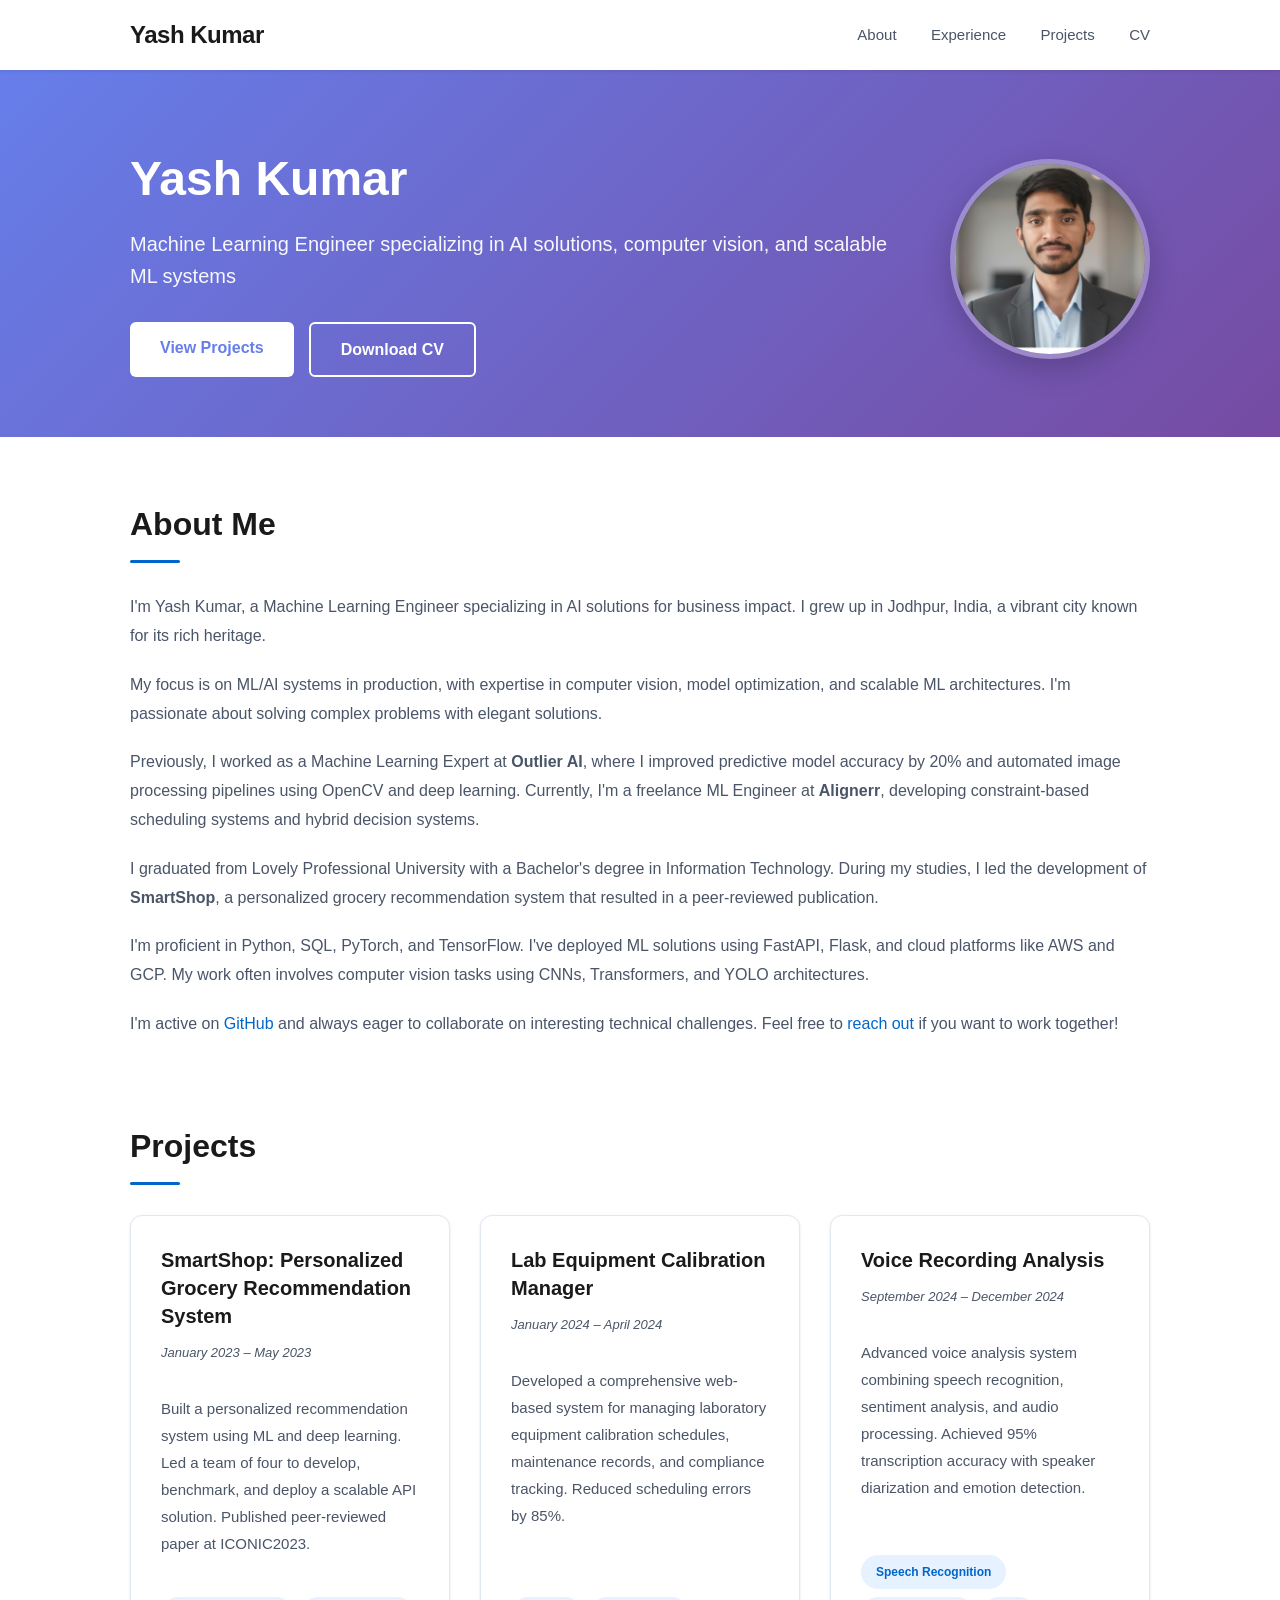
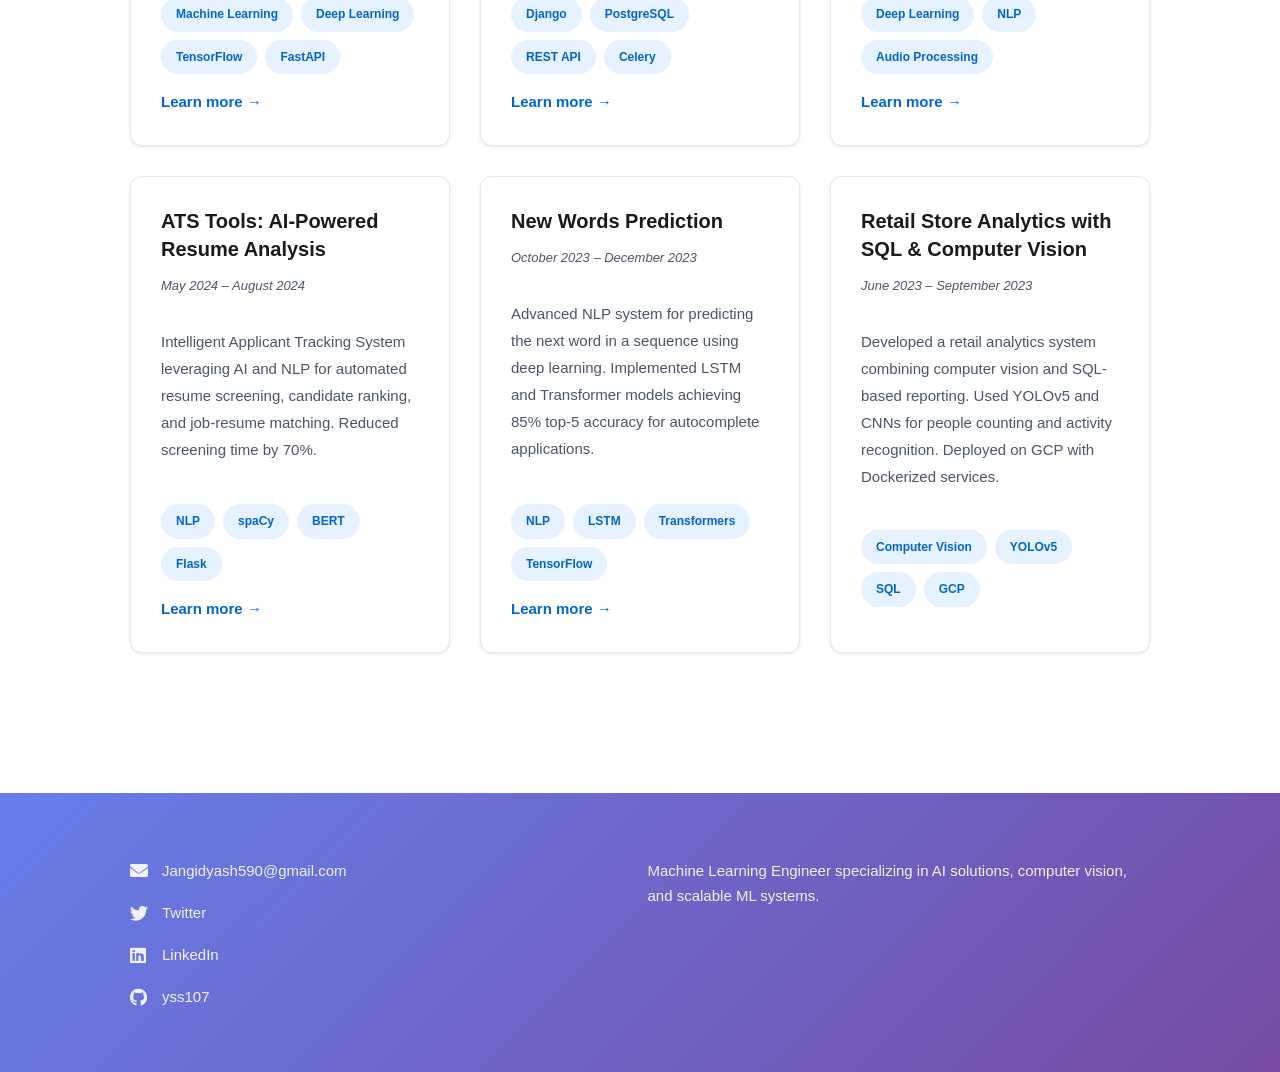
==== index.html @ ea136558 "Restructure portfolio: separate home and experience pages Co-authored-by: yss107 <111907417+yss107@u" ====
<!DOCTYPE html>
<html lang="en">

<head>
  <meta charset="utf-8">
  <meta http-equiv="X-UA-Compatible" content="IE=edge">
  <meta name="viewport" content="width=device-width, initial-scale=1">

  <title>Yash Kumar</title>
  <meta name="description" content="Machine Learning Engineer specializing in AI solutions, computer vision, and scalable ML systems.">
  
  <link rel="stylesheet" href="style.css">
  <link rel="canonical" href="https://yss107.github.io/">
  
  <!-- Font Awesome -->
  <link rel="stylesheet" href="https://cdnjs.cloudflare.com/ajax/libs/font-awesome/6.0.0-beta3/css/all.min.css">
  
  <script>
    // Smooth scrolling for navigation links
    document.addEventListener('DOMContentLoaded', function() {
      const links = document.querySelectorAll('a[href^="#"]');
      
      links.forEach(link => {
        link.addEventListener('click', function(e) {
          const href = this.getAttribute('href');
          if (href !== '#') {
            e.preventDefault();
            const target = document.querySelector(href);
            if (target) {
              target.scrollIntoView({ behavior: 'smooth', block: 'start' });
            }
          }
        });
      });

      // Fade-in animation for project cards
      const observerOptions = {
        threshold: 0.1,
        rootMargin: '0px 0px -50px 0px'
      };

      const observer = new IntersectionObserver(function(entries) {
        entries.forEach(entry => {
          if (entry.isIntersecting) {
            entry.target.classList.add('fade-in');
            observer.unobserve(entry.target);
          }
        });
      }, observerOptions);

      const projectCards = document.querySelectorAll('.project-card');
      projectCards.forEach(card => {
        card.classList.add('fade-in-element');
        observer.observe(card);
      });

      // Add active state to navigation on scroll
      window.addEventListener('scroll', function() {
        const sections = document.querySelectorAll('h2[id]');
        const navLinks = document.querySelectorAll('.site-nav .page-link');
        
        let current = '';
        sections.forEach(section => {
          const sectionTop = section.offsetTop;
          const sectionHeight = section.clientHeight;
          if (window.pageYOffset >= sectionTop - 100) {
            current = section.getAttribute('id');
          }
        });

        navLinks.forEach(link => {
          link.classList.remove('active');
          if (link.getAttribute('href') === '#' + current) {
            link.classList.add('active');
          }
        });
      });
    });
  </script>
</head>

<body>

  <header class="site-header" role="banner">
    <div class="wrapper">
      <a class="site-title" href="/">Yash Kumar</a>
      
      <nav class="site-nav">
        <div class="trigger">
          <a class="page-link" href="#about">About</a>
          <a class="page-link" href="experience.html">Experience</a>
          <a class="page-link" href="#projects">Projects</a>
          <a class="page-link" href="assets/CV (2).pdf">CV</a>
        </div>
      </nav>
    </div>
  </header>

  <main class="page-content" aria-label="Content">
    <!-- Hero Section -->
    <section class="hero-section">
      <div class="wrapper">
        <div class="hero-content">
          <div class="hero-text">
            <h1>Yash Kumar</h1>
            <p class="subtitle">Machine Learning Engineer specializing in AI solutions, computer vision, and scalable ML systems</p>
            <div class="hero-buttons">
              <a href="#projects" class="btn btn-primary">View Projects</a>
              <a href="assets/CV (2).pdf" class="btn btn-secondary">Download CV</a>
            </div>
          </div>
          <div class="hero-image">
            <img alt="Yash Kumar" src="assets/Untitled design.png" />
          </div>
        </div>
      </div>
    </section>

    <!-- About Section -->
    <div class="wrapper">
      <article class="post">
        <div class="post-content">
          <section id="about" class="section">
            <h2 class="section-title">About Me</h2>
            <p>I'm Yash Kumar, a Machine Learning Engineer specializing in AI solutions for business impact. I grew up in Jodhpur, India, a vibrant city known for its rich heritage.</p>

            <p>My focus is on ML/AI systems in production, with expertise in computer vision, model optimization, and scalable ML architectures. I'm passionate about solving complex problems with elegant solutions.</p>

            <p>Previously, I worked as a Machine Learning Expert at <strong>Outlier AI</strong>, where I improved predictive model accuracy by 20% and automated image processing pipelines using OpenCV and deep learning. Currently, I'm a freelance ML Engineer at <strong>Alignerr</strong>, developing constraint-based scheduling systems and hybrid decision systems.</p>

            <p>I graduated from Lovely Professional University with a Bachelor's degree in Information Technology. During my studies, I led the development of <strong>SmartShop</strong>, a personalized grocery recommendation system that resulted in a peer-reviewed publication.</p>

            <p>I'm proficient in Python, SQL, PyTorch, and TensorFlow. I've deployed ML solutions using FastAPI, Flask, and cloud platforms like AWS and GCP. My work often involves computer vision tasks using CNNs, Transformers, and YOLO architectures.</p>

            <p>I'm active on <a href="https://github.com/yss107">GitHub</a> and always eager to collaborate on interesting technical challenges. Feel free to <a href="mailto:Jangidyash590@gmail.com">reach out</a> if you want to work together!</p>
          </section>

          <section id="projects" class="section">
            <h2 class="section-title">Projects</h2>

          <div class="projects-grid">
            <div class="project-card">
              <div class="project-card-header">
                <h3><a href="projects/smartshop.html">SmartShop: Personalized Grocery Recommendation System</a></h3>
                <span class="project-date">January 2023 – May 2023</span>
              </div>
              <p class="project-description">
                Built a personalized recommendation system using ML and deep learning. Led a team of four to develop, benchmark, and deploy a scalable API solution. Published peer-reviewed paper at ICONIC2023.
              </p>
              <div class="project-tags">
                <span class="tag">Machine Learning</span>
                <span class="tag">Deep Learning</span>
                <span class="tag">TensorFlow</span>
                <span class="tag">FastAPI</span>
              </div>
              <a href="projects/smartshop.html" class="project-link">Learn more →</a>
            </div>

            <div class="project-card">
              <div class="project-card-header">
                <h3><a href="projects/lab-equipment-calibration-manager.html">Lab Equipment Calibration Manager</a></h3>
                <span class="project-date">January 2024 – April 2024</span>
              </div>
              <p class="project-description">
                Developed a comprehensive web-based system for managing laboratory equipment calibration schedules, maintenance records, and compliance tracking. Reduced scheduling errors by 85%.
              </p>
              <div class="project-tags">
                <span class="tag">Django</span>
                <span class="tag">PostgreSQL</span>
                <span class="tag">REST API</span>
                <span class="tag">Celery</span>
              </div>
              <a href="projects/lab-equipment-calibration-manager.html" class="project-link">Learn more →</a>
            </div>

            <div class="project-card">
              <div class="project-card-header">
                <h3><a href="projects/voice-recording-analysis.html">Voice Recording Analysis</a></h3>
                <span class="project-date">September 2024 – December 2024</span>
              </div>
              <p class="project-description">
                Advanced voice analysis system combining speech recognition, sentiment analysis, and audio processing. Achieved 95% transcription accuracy with speaker diarization and emotion detection.
              </p>
              <div class="project-tags">
                <span class="tag">Speech Recognition</span>
                <span class="tag">Deep Learning</span>
                <span class="tag">NLP</span>
                <span class="tag">Audio Processing</span>
              </div>
              <a href="projects/voice-recording-analysis.html" class="project-link">Learn more →</a>
            </div>

            <div class="project-card">
              <div class="project-card-header">
                <h3><a href="projects/ats-tools.html">ATS Tools: AI-Powered Resume Analysis</a></h3>
                <span class="project-date">May 2024 – August 2024</span>
              </div>
              <p class="project-description">
                Intelligent Applicant Tracking System leveraging AI and NLP for automated resume screening, candidate ranking, and job-resume matching. Reduced screening time by 70%.
              </p>
              <div class="project-tags">
                <span class="tag">NLP</span>
                <span class="tag">spaCy</span>
                <span class="tag">BERT</span>
                <span class="tag">Flask</span>
              </div>
              <a href="projects/ats-tools.html" class="project-link">Learn more →</a>
            </div>

            <div class="project-card">
              <div class="project-card-header">
                <h3><a href="projects/new-words-prediction.html">New Words Prediction</a></h3>
                <span class="project-date">October 2023 – December 2023</span>
              </div>
              <p class="project-description">
                Advanced NLP system for predicting the next word in a sequence using deep learning. Implemented LSTM and Transformer models achieving 85% top-5 accuracy for autocomplete applications.
              </p>
              <div class="project-tags">
                <span class="tag">NLP</span>
                <span class="tag">LSTM</span>
                <span class="tag">Transformers</span>
                <span class="tag">TensorFlow</span>
              </div>
              <a href="projects/new-words-prediction.html" class="project-link">Learn more →</a>
            </div>

            <div class="project-card">
              <div class="project-card-header">
                <h3>Retail Store Analytics with SQL & Computer Vision</h3>
                <span class="project-date">June 2023 – September 2023</span>
              </div>
              <p class="project-description">
                Developed a retail analytics system combining computer vision and SQL-based reporting. Used YOLOv5 and CNNs for people counting and activity recognition. Deployed on GCP with Dockerized services.
              </p>
              <div class="project-tags">
                <span class="tag">Computer Vision</span>
                <span class="tag">YOLOv5</span>
                <span class="tag">SQL</span>
                <span class="tag">GCP</span>
              </div>
            </div>
          </div>
          </section>

        </div>
      </article>
    </div>
  </main>

  <footer class="site-footer">
    <div class="wrapper">
      <div class="footer-col-wrapper">
        <div class="footer-col footer-col-1">
          <ul class="contact-list">
            <li>
              <a href="mailto:Jangidyash590@gmail.com">
                <span class="icon"><i class="fas fa-envelope"></i></span>
                <span class="username">Jangidyash590@gmail.com</span>
              </a>
            </li>
            <li>
              <a href="https://twitter.com/yashkumar" target="_blank">
                <span class="icon"><i class="fab fa-twitter"></i></span>
                <span class="username">Twitter</span>
              </a>
            </li>
            <li>
              <a href="https://www.linkedin.com/in/yash-kumar09/" target="_blank">
                <span class="icon"><i class="fab fa-linkedin"></i></span>
                <span class="username">LinkedIn</span>
              </a>
            </li>
            <li>
              <a href="https://github.com/yss107" target="_blank">
                <span class="icon"><i class="fab fa-github"></i></span>
                <span class="username">yss107</span>
              </a>
            </li>
          </ul>
        </div>

        <div class="footer-col footer-col-2">
          <p>Machine Learning Engineer specializing in AI solutions, computer vision, and scalable ML systems.</p>
        </div>
      </div>
    </div>
  </footer>

</body>

</html>
---- style.css ----
/* Base styles */
* {
  box-sizing: border-box;
}

:root {
  --primary-color: #0066cc;
  --secondary-color: #003d7a;
  --text-primary: #1a1a1a;
  --text-secondary: #4a5568;
  --bg-primary: #ffffff;
  --bg-secondary: #f7fafc;
  --border-color: #e2e8f0;
  --shadow-sm: 0 1px 3px 0 rgba(0, 0, 0, 0.1);
  --shadow-md: 0 4px 6px -1px rgba(0, 0, 0, 0.1);
  --shadow-lg: 0 10px 15px -3px rgba(0, 0, 0, 0.1);
  --gradient-start: #667eea;
  --gradient-end: #764ba2;
  --gradient-primary: linear-gradient(135deg, var(--gradient-start) 0%, var(--gradient-end) 100%);
}

body {
  font-family: -apple-system, BlinkMacSystemFont, "Segoe UI", Roboto, "Helvetica Neue", Arial, sans-serif;
  font-size: 16px;
  line-height: 1.7;
  color: var(--text-primary);
  background-color: var(--bg-secondary);
  margin: 0;
  padding: 0;
}

a {
  color: var(--primary-color);
  text-decoration: none;
  transition: color 0.2s ease;
}

a:hover {
  color: var(--secondary-color);
  text-decoration: none;
}

/* Header */
.site-header {
  background-color: var(--bg-primary);
  box-shadow: var(--shadow-sm);
  position: sticky;
  top: 0;
  z-index: 1000;
  transition: box-shadow 0.3s ease;
}

.site-header.scrolled {
  box-shadow: var(--shadow-md);
}

.site-title {
  font-size: 24px;
  font-weight: 600;
  line-height: 70px;
  letter-spacing: -0.5px;
  margin-bottom: 0;
  float: left;
  color: var(--text-primary);
  transition: color 0.2s ease;
}

.site-title:hover {
  text-decoration: none;
  color: var(--primary-color);
}

.site-nav {
  float: right;
  line-height: 70px;
}

.site-nav .page-link {
  color: var(--text-secondary);
  line-height: 1.5;
  margin-left: 30px;
  font-weight: 500;
  font-size: 15px;
  transition: color 0.2s ease;
  position: relative;
}

.site-nav .page-link::after {
  content: '';
  position: absolute;
  bottom: -5px;
  left: 0;
  width: 0;
  height: 2px;
  background-color: var(--primary-color);
  transition: width 0.3s ease;
}

.site-nav .page-link:hover {
  color: var(--primary-color);
}

.site-nav .page-link:hover::after,
.site-nav .page-link.active::after {
  width: 100%;
}

/* Wrapper */
.wrapper {
  max-width: 1100px;
  margin-right: auto;
  margin-left: auto;
  padding-right: 40px;
  padding-left: 40px;
}

.wrapper::after {
  content: "";
  display: table;
  clear: both;
}

/* Hero Section */
.hero-section {
  background: var(--gradient-primary);
  color: white;
  padding: 80px 0 60px;
  margin-bottom: 60px;
}

.hero-content {
  display: flex;
  align-items: center;
  gap: 50px;
}

.hero-text {
  flex: 1;
}

.hero-text h1 {
  font-size: 48px;
  font-weight: 700;
  margin: 0 0 20px 0;
  line-height: 1.2;
}

.hero-text .subtitle {
  font-size: 20px;
  margin-bottom: 30px;
  opacity: 0.95;
  line-height: 1.6;
}

.hero-image {
  flex-shrink: 0;
}

.hero-image img {
  width: 200px;
  height: 200px;
  border-radius: 50%;
  border: 5px solid rgba(255, 255, 255, 0.3);
  box-shadow: 0 10px 30px rgba(0, 0, 0, 0.2);
}

.hero-buttons {
  display: flex;
  gap: 15px;
  margin-top: 30px;
}

.btn {
  display: inline-block;
  padding: 12px 30px;
  border-radius: 6px;
  font-weight: 600;
  text-decoration: none;
  transition: all 0.3s ease;
  font-size: 16px;
}

.btn-primary {
  background-color: white;
  color: var(--gradient-start);
}

.btn-primary:hover {
  transform: translateY(-2px);
  box-shadow: 0 10px 20px rgba(0, 0, 0, 0.2);
}

.btn-secondary {
  background-color: transparent;
  color: white;
  border: 2px solid white;
}

.btn-secondary:hover {
  background-color: rgba(255, 255, 255, 0.1);
}

/* Main content */
.page-content {
  padding: 0 0 60px;
  min-height: calc(100vh - 200px);
  background-color: var(--bg-primary);
}

.post {
  margin-bottom: 30px;
}

.post-content {
  margin-bottom: 30px;
}

.section {
  margin-bottom: 80px;
}

.section-title {
  font-size: 36px;
  font-weight: 700;
  margin-bottom: 40px;
  color: var(--text-primary);
  position: relative;
  padding-bottom: 15px;
}

.section-title::after {
  content: '';
  position: absolute;
  bottom: 0;
  left: 0;
  width: 60px;
  height: 4px;
  background: linear-gradient(90deg, var(--primary-color), var(--secondary-color));
  border-radius: 2px;
}

.post-content h2 {
  font-size: 32px;
  margin-top: 60px;
  margin-bottom: 30px;
  font-weight: 700;
  color: var(--text-primary);
  position: relative;
  padding-bottom: 12px;
}

.post-content h2::after {
  content: '';
  position: absolute;
  bottom: 0;
  left: 0;
  width: 50px;
  height: 3px;
  background: var(--primary-color);
  border-radius: 2px;
}

.post-content h3 {
  font-size: 24px;
  margin-top: 30px;
  margin-bottom: 15px;
  font-weight: 600;
  color: var(--text-primary);
}

.post-content p {
  margin-bottom: 20px;
  color: var(--text-secondary);
  line-height: 1.8;
}

.post-content ul {
  margin-bottom: 20px;
  margin-left: 30px;
}

.post-content li {
  margin-bottom: 12px;
  color: var(--text-secondary);
  line-height: 1.7;
}

.post-content img {
  max-width: 100%;
  height: auto;
}

/* Experience Section */
.experience-item {
  background: var(--bg-primary);
  padding: 30px;
  border-radius: 10px;
  margin-bottom: 30px;
  border-left: 4px solid var(--primary-color);
  box-shadow: var(--shadow-sm);
  transition: all 0.3s ease;
}

.experience-item:hover {
  transform: translateX(5px);
  box-shadow: var(--shadow-md);
}

.experience-header {
  margin-bottom: 15px;
}

.experience-title {
  font-size: 20px;
  font-weight: 600;
  color: var(--text-primary);
  margin: 0 0 5px 0;
}

.experience-date {
  font-size: 14px;
  color: var(--text-secondary);
  font-style: italic;
}

/* Footer */
.site-footer {
  background: var(--gradient-primary);
  color: white;
  padding: 50px 0 30px;
}

.footer-col-wrapper {
  font-size: 15px;
  color: rgba(255, 255, 255, 0.9);
  margin-left: -15px;
}

.footer-col-wrapper::after {
  content: "";
  display: table;
  clear: both;
}

.footer-col {
  float: left;
  margin-bottom: 15px;
  padding-left: 15px;
}

.footer-col-1 {
  width: 50%;
}

.footer-col-2 {
  width: 50%;
}

.contact-list {
  list-style: none;
  margin-left: 0;
  padding-left: 0;
}

.contact-list li {
  margin-bottom: 15px;
}

.contact-list a {
  color: rgba(255, 255, 255, 0.9);
  display: inline-flex;
  align-items: center;
  gap: 8px;
  transition: all 0.2s ease;
}

.contact-list a:hover {
  color: white;
  transform: translateX(3px);
}

.contact-list .icon {
  display: inline-flex;
  width: 24px;
  text-align: center;
  font-size: 18px;
}

.username {
  display: inline-block;
}

/* Projects Grid */
.projects-grid {
  display: grid;
  grid-template-columns: repeat(auto-fill, minmax(320px, 1fr));
  gap: 30px;
  margin-top: 30px;
}

.project-card {
  background: var(--bg-primary);
  border: 1px solid var(--border-color);
  border-radius: 12px;
  padding: 30px;
  transition: all 0.3s ease;
  box-shadow: var(--shadow-sm);
  position: relative;
  overflow: hidden;
  display: flex;
  flex-direction: column;
}

.project-card::before {
  content: '';
  position: absolute;
  top: 0;
  left: 0;
  width: 100%;
  height: 4px;
  background: linear-gradient(90deg, var(--primary-color), var(--secondary-color));
  transform: scaleX(0);
  transform-origin: left;
  transition: transform 0.3s ease;
}

.project-card:hover {
  transform: translateY(-8px);
  box-shadow: var(--shadow-lg);
  border-color: var(--primary-color);
}

.project-card:hover::before {
  transform: scaleX(1);
}

.project-card-header {
  margin-bottom: 15px;
}

.project-card-header h3 {
  font-size: 20px;
  margin: 0 0 8px 0;
  font-weight: 600;
  line-height: 1.4;
}

.project-card-header h3 a {
  color: var(--text-primary);
  text-decoration: none;
  transition: color 0.3s ease;
}

.project-card-header h3 a:hover {
  color: var(--primary-color);
  text-decoration: none;
}

.project-date {
  font-size: 13px;
  color: var(--text-secondary);
  font-style: italic;
}

.project-description {
  margin: 15px 0;
  color: var(--text-secondary);
  line-height: 1.7;
  font-size: 15px;
  flex-grow: 1;
}

.project-tags {
  display: flex;
  flex-wrap: wrap;
  gap: 8px;
  margin: 20px 0 15px;
}

.tag {
  display: inline-block;
  padding: 6px 14px;
  background-color: #e6f2ff;
  color: var(--primary-color);
  border-radius: 20px;
  font-size: 12px;
  font-weight: 600;
  transition: all 0.2s ease;
  border: 1px solid transparent;
}

.tag:hover {
  background-color: var(--primary-color);
  color: white;
  border-color: var(--primary-color);
}

.project-link {
  display: inline-flex;
  align-items: center;
  color: var(--primary-color);
  font-weight: 600;
  text-decoration: none;
  margin-top: auto;
  transition: all 0.2s ease;
  font-size: 15px;
}

.project-link:hover {
  color: var(--secondary-color);
  transform: translateX(5px);
  text-decoration: none;
}

/* Fade-in animation */
.fade-in-element {
  opacity: 0;
  transform: translateY(20px);
  transition: opacity 0.6s ease, transform 0.6s ease;
}

.fade-in-element.fade-in {
  opacity: 1;
  transform: translateY(0);
}

/* Project page specific styles */
.project-meta {
  background: #f9f9f9;
  padding: 15px 20px;
  border-left: 4px solid #2a7ae2;
  margin: 20px 0;
  border-radius: 4px;
}

.project-navigation {
  margin-top: 40px;
  padding-top: 20px;
  border-top: 1px solid #e8e8e8;
}

.back-link {
  display: inline-flex;
  align-items: center;
  color: #2a7ae2;
  text-decoration: none;
  font-weight: 500;
  transition: all 0.2s ease;
}

.back-link:hover {
  color: #1e5bb8;
  transform: translateX(-5px);
  text-decoration: none;
}

/* Skills Section */
.skills-grid {
  display: grid;
  grid-template-columns: repeat(auto-fit, minmax(250px, 1fr));
  gap: 25px;
  margin-top: 30px;
}

.skill-category {
  background: var(--bg-primary);
  padding: 25px;
  border-radius: 10px;
  border: 1px solid var(--border-color);
  box-shadow: var(--shadow-sm);
  transition: all 0.3s ease;
}

.skill-category:hover {
  box-shadow: var(--shadow-md);
  transform: translateY(-3px);
}

.skill-category-title {
  font-size: 18px;
  font-weight: 600;
  color: var(--text-primary);
  margin-bottom: 15px;
  padding-bottom: 10px;
  border-bottom: 2px solid var(--primary-color);
}

.skill-category ul {
  margin: 0;
  padding-left: 20px;
}

.skill-category li {
  margin-bottom: 8px;
  color: var(--text-secondary);
}

/* Active navigation link */
.site-nav .page-link.active {
  color: var(--primary-color);
  font-weight: 600;
}

/* Enhanced heading styles */
.post-content h1 {
  font-size: 36px;
  margin-bottom: 20px;
  color: #111;
  font-weight: 600;
}

/* Smooth animations */
* {
  scroll-behavior: smooth;
}

/* Responsive design */
@media screen and (max-width: 900px) {
  .hero-content {
    flex-direction: column-reverse;
    text-align: center;
  }
  
  .hero-text h1 {
    font-size: 36px;
  }
  
  .hero-buttons {
    justify-content: center;
  }
  
  .wrapper {
    padding-right: 25px;
    padding-left: 25px;
  }
}

@media screen and (max-width: 800px) {
  .site-nav {
    position: absolute;
    top: 9px;
    right: 15px;
    background-color: var(--bg-primary);
    border: 1px solid var(--border-color);
    border-radius: 5px;
    text-align: right;
  }

  .site-nav .page-link {
    display: block;
    padding: 5px 10px;
    margin-left: 20px;
  }
  
  .site-nav .page-link::after {
    display: none;
  }

  .footer-col-1,
  .footer-col-2 {
    width: 100%;
  }

  .post-content img[style*="float: right"] {
    float: none !important;
    display: block;
    margin: 0 auto 1em !important;
    max-width: 50% !important;
  }
  
  .projects-grid {
    grid-template-columns: 1fr;
  }
}

@media screen and (max-width: 600px) {
  .wrapper {
    padding-right: 20px;
    padding-left: 20px;
  }

  .site-title {
    font-size: 20px;
  }
  
  .hero-text h1 {
    font-size: 28px;
  }
  
  .hero-text .subtitle {
    font-size: 16px;
  }
  
  .hero-buttons {
    flex-direction: column;
    gap: 10px;
  }
  
  .btn {
    width: 100%;
    text-align: center;
  }

  .post-content h2,
  .section-title {
    font-size: 26px;
  }

  .post-content h3 {
    font-size: 20px;
  }

  .project-card {
    padding: 20px;
  }
}
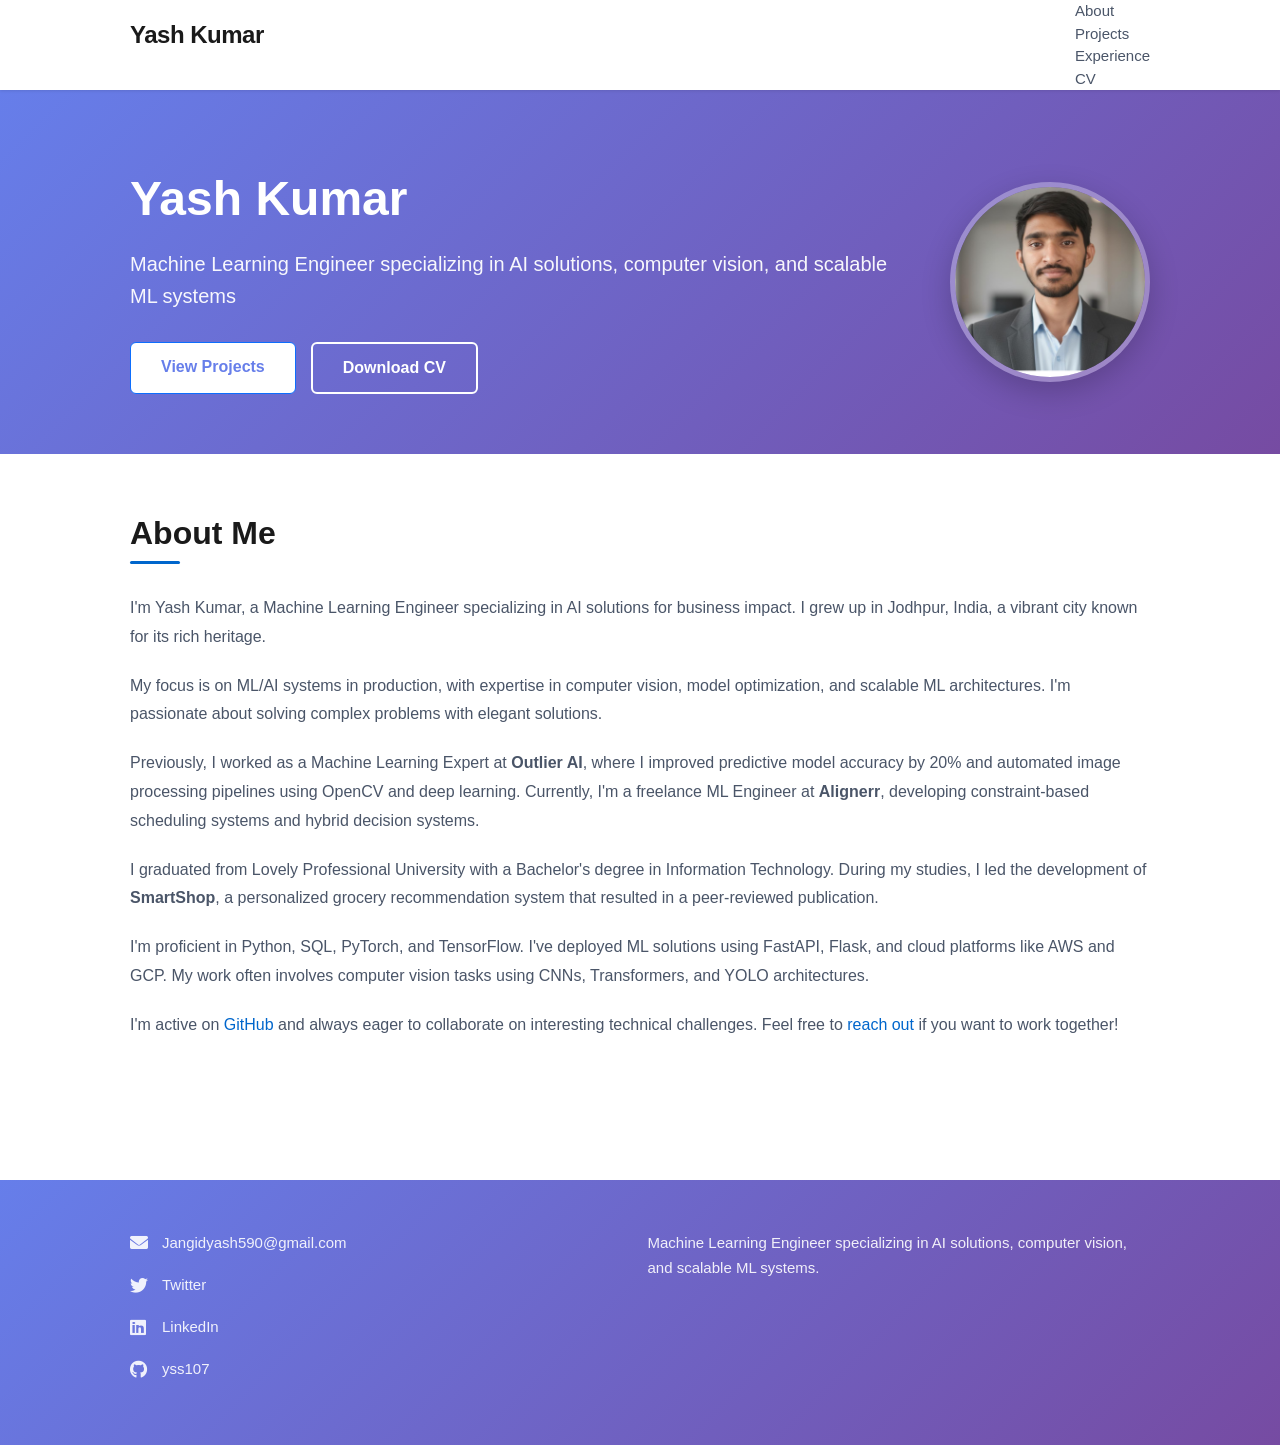
==== commit 225033f5: "Restructure website with separate pages for Projects, Experience, and CV Co-authored-by: yss107 <111" ====
--- a/index.html
+++ b/index.html
@@ -9,6 +9,7 @@
   <title>Yash Kumar</title>
   <meta name="description" content="Machine Learning Engineer specializing in AI solutions, computer vision, and scalable ML systems.">
   
+  <link rel="stylesheet" href="https://cdn.jsdelivr.net/npm/bootstrap@5.3.0/dist/css/bootstrap.min.css">
   <link rel="stylesheet" href="style.css">
   <link rel="canonical" href="https://yss107.github.io/">
   
@@ -32,49 +33,6 @@
           }
         });
       });
-
-      // Fade-in animation for project cards
-      const observerOptions = {
-        threshold: 0.1,
-        rootMargin: '0px 0px -50px 0px'
-      };
-
-      const observer = new IntersectionObserver(function(entries) {
-        entries.forEach(entry => {
-          if (entry.isIntersecting) {
-            entry.target.classList.add('fade-in');
-            observer.unobserve(entry.target);
-          }
-        });
-      }, observerOptions);
-
-      const projectCards = document.querySelectorAll('.project-card');
-      projectCards.forEach(card => {
-        card.classList.add('fade-in-element');
-        observer.observe(card);
-      });
-
-      // Add active state to navigation on scroll
-      window.addEventListener('scroll', function() {
-        const sections = document.querySelectorAll('h2[id]');
-        const navLinks = document.querySelectorAll('.site-nav .page-link');
-        
-        let current = '';
-        sections.forEach(section => {
-          const sectionTop = section.offsetTop;
-          const sectionHeight = section.clientHeight;
-          if (window.pageYOffset >= sectionTop - 100) {
-            current = section.getAttribute('id');
-          }
-        });
-
-        navLinks.forEach(link => {
-          link.classList.remove('active');
-          if (link.getAttribute('href') === '#' + current) {
-            link.classList.add('active');
-          }
-        });
-      });
     });
   </script>
 </head>
@@ -88,8 +46,8 @@
       <nav class="site-nav">
         <div class="trigger">
           <a class="page-link" href="#about">About</a>
+          <a class="page-link" href="projects.html">Projects</a>
           <a class="page-link" href="experience.html">Experience</a>
-          <a class="page-link" href="#projects">Projects</a>
           <a class="page-link" href="assets/CV (2).pdf">CV</a>
         </div>
       </nav>
@@ -105,7 +63,7 @@
             <h1>Yash Kumar</h1>
             <p class="subtitle">Machine Learning Engineer specializing in AI solutions, computer vision, and scalable ML systems</p>
             <div class="hero-buttons">
-              <a href="#projects" class="btn btn-primary">View Projects</a>
+              <a href="projects.html" class="btn btn-primary">View Projects</a>
               <a href="assets/CV (2).pdf" class="btn btn-secondary">Download CV</a>
             </div>
           </div>
@@ -133,113 +91,6 @@
             <p>I'm proficient in Python, SQL, PyTorch, and TensorFlow. I've deployed ML solutions using FastAPI, Flask, and cloud platforms like AWS and GCP. My work often involves computer vision tasks using CNNs, Transformers, and YOLO architectures.</p>
 
             <p>I'm active on <a href="https://github.com/yss107">GitHub</a> and always eager to collaborate on interesting technical challenges. Feel free to <a href="mailto:Jangidyash590@gmail.com">reach out</a> if you want to work together!</p>
-          </section>
-
-          <section id="projects" class="section">
-            <h2 class="section-title">Projects</h2>
-
-          <div class="projects-grid">
-            <div class="project-card">
-              <div class="project-card-header">
-                <h3><a href="projects/smartshop.html">SmartShop: Personalized Grocery Recommendation System</a></h3>
-                <span class="project-date">January 2023 – May 2023</span>
-              </div>
-              <p class="project-description">
-                Built a personalized recommendation system using ML and deep learning. Led a team of four to develop, benchmark, and deploy a scalable API solution. Published peer-reviewed paper at ICONIC2023.
-              </p>
-              <div class="project-tags">
-                <span class="tag">Machine Learning</span>
-                <span class="tag">Deep Learning</span>
-                <span class="tag">TensorFlow</span>
-                <span class="tag">FastAPI</span>
-              </div>
-              <a href="projects/smartshop.html" class="project-link">Learn more →</a>
-            </div>
-
-            <div class="project-card">
-              <div class="project-card-header">
-                <h3><a href="projects/lab-equipment-calibration-manager.html">Lab Equipment Calibration Manager</a></h3>
-                <span class="project-date">January 2024 – April 2024</span>
-              </div>
-              <p class="project-description">
-                Developed a comprehensive web-based system for managing laboratory equipment calibration schedules, maintenance records, and compliance tracking. Reduced scheduling errors by 85%.
-              </p>
-              <div class="project-tags">
-                <span class="tag">Django</span>
-                <span class="tag">PostgreSQL</span>
-                <span class="tag">REST API</span>
-                <span class="tag">Celery</span>
-              </div>
-              <a href="projects/lab-equipment-calibration-manager.html" class="project-link">Learn more →</a>
-            </div>
-
-            <div class="project-card">
-              <div class="project-card-header">
-                <h3><a href="projects/voice-recording-analysis.html">Voice Recording Analysis</a></h3>
-                <span class="project-date">September 2024 – December 2024</span>
-              </div>
-              <p class="project-description">
-                Advanced voice analysis system combining speech recognition, sentiment analysis, and audio processing. Achieved 95% transcription accuracy with speaker diarization and emotion detection.
-              </p>
-              <div class="project-tags">
-                <span class="tag">Speech Recognition</span>
-                <span class="tag">Deep Learning</span>
-                <span class="tag">NLP</span>
-                <span class="tag">Audio Processing</span>
-              </div>
-              <a href="projects/voice-recording-analysis.html" class="project-link">Learn more →</a>
-            </div>
-
-            <div class="project-card">
-              <div class="project-card-header">
-                <h3><a href="projects/ats-tools.html">ATS Tools: AI-Powered Resume Analysis</a></h3>
-                <span class="project-date">May 2024 – August 2024</span>
-              </div>
-              <p class="project-description">
-                Intelligent Applicant Tracking System leveraging AI and NLP for automated resume screening, candidate ranking, and job-resume matching. Reduced screening time by 70%.
-              </p>
-              <div class="project-tags">
-                <span class="tag">NLP</span>
-                <span class="tag">spaCy</span>
-                <span class="tag">BERT</span>
-                <span class="tag">Flask</span>
-              </div>
-              <a href="projects/ats-tools.html" class="project-link">Learn more →</a>
-            </div>
-
-            <div class="project-card">
-              <div class="project-card-header">
-                <h3><a href="projects/new-words-prediction.html">New Words Prediction</a></h3>
-                <span class="project-date">October 2023 – December 2023</span>
-              </div>
-              <p class="project-description">
-                Advanced NLP system for predicting the next word in a sequence using deep learning. Implemented LSTM and Transformer models achieving 85% top-5 accuracy for autocomplete applications.
-              </p>
-              <div class="project-tags">
-                <span class="tag">NLP</span>
-                <span class="tag">LSTM</span>
-                <span class="tag">Transformers</span>
-                <span class="tag">TensorFlow</span>
-              </div>
-              <a href="projects/new-words-prediction.html" class="project-link">Learn more →</a>
-            </div>
-
-            <div class="project-card">
-              <div class="project-card-header">
-                <h3>Retail Store Analytics with SQL & Computer Vision</h3>
-                <span class="project-date">June 2023 – September 2023</span>
-              </div>
-              <p class="project-description">
-                Developed a retail analytics system combining computer vision and SQL-based reporting. Used YOLOv5 and CNNs for people counting and activity recognition. Deployed on GCP with Dockerized services.
-              </p>
-              <div class="project-tags">
-                <span class="tag">Computer Vision</span>
-                <span class="tag">YOLOv5</span>
-                <span class="tag">SQL</span>
-                <span class="tag">GCP</span>
-              </div>
-            </div>
-          </div>
           </section>
 
         </div>
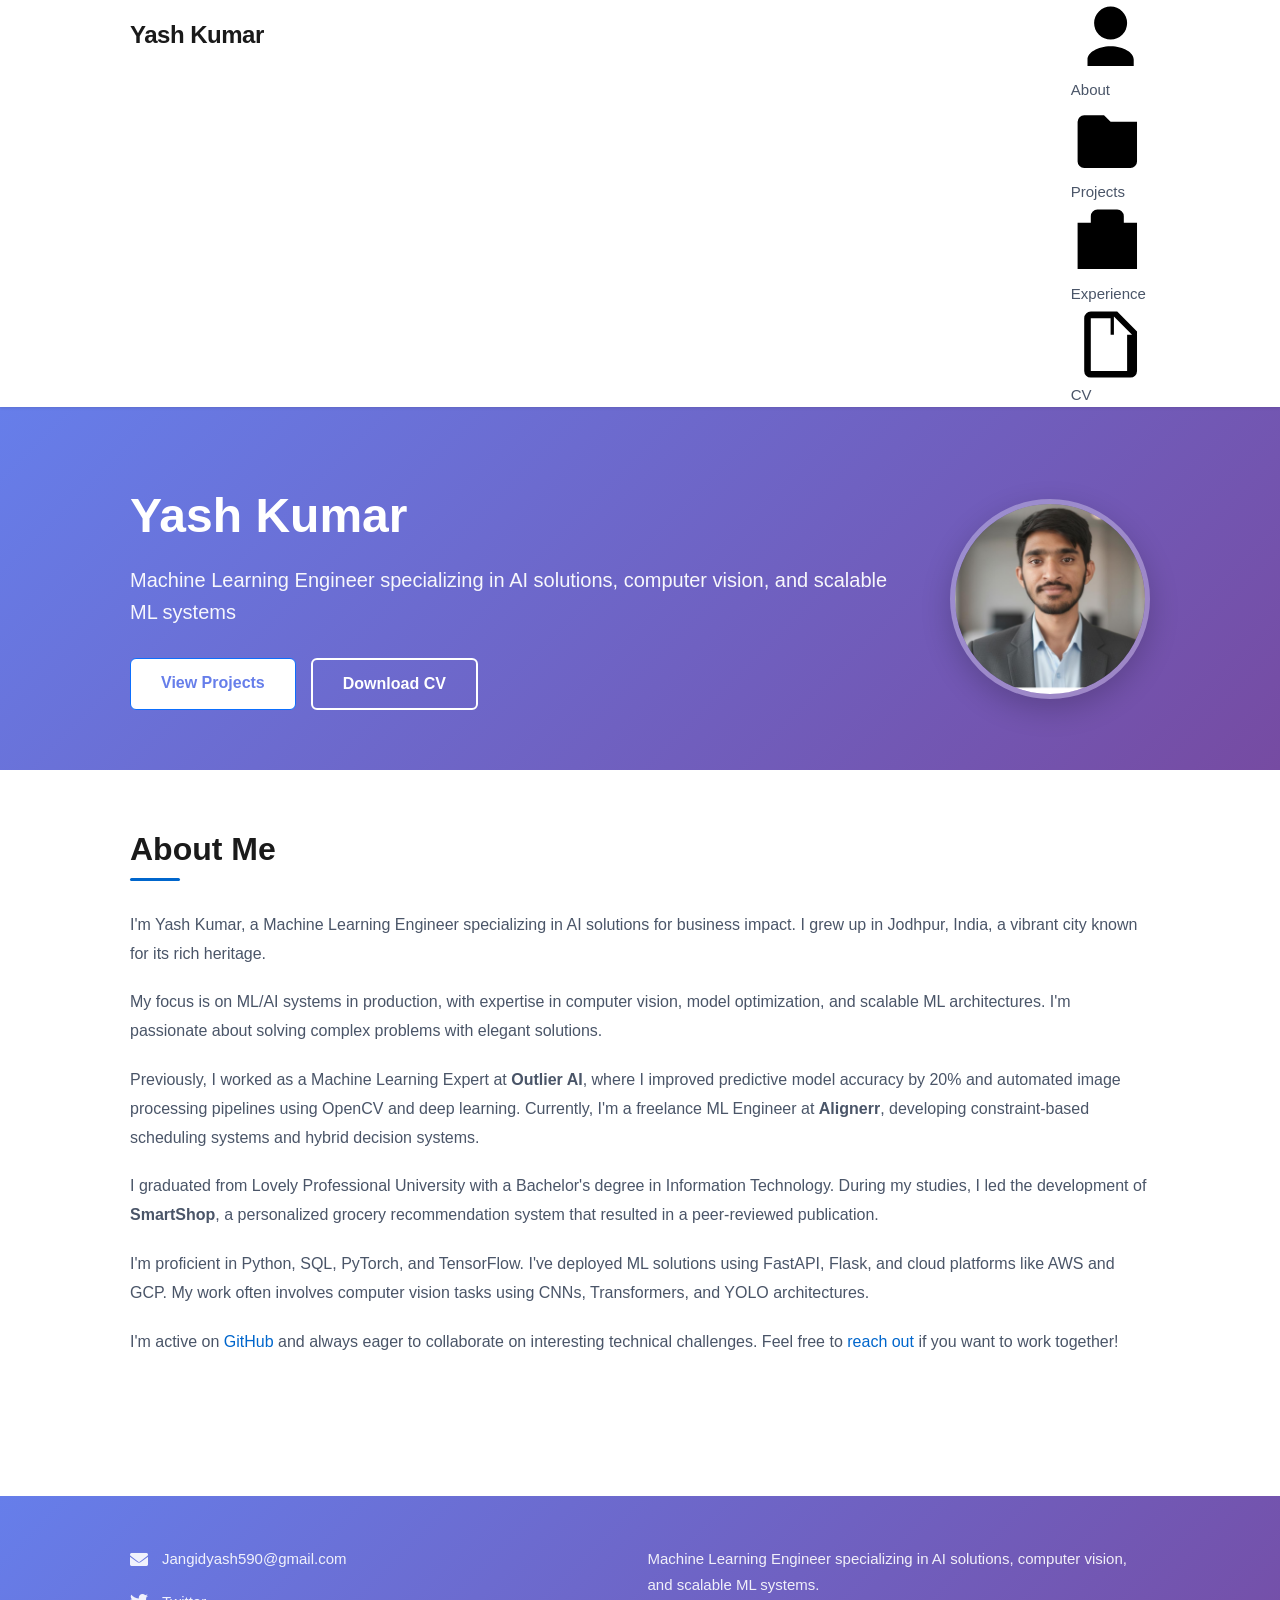
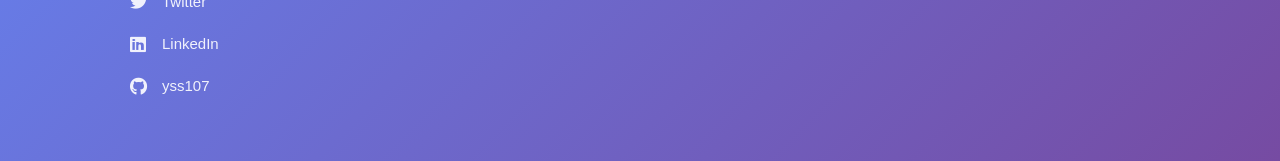
==== commit 248be1d4: "Add icons to navigation links in header" ====
--- a/index.html
+++ b/index.html
@@ -42,13 +42,40 @@
   <header class="site-header" role="banner">
     <div class="wrapper">
       <a class="site-title" href="/">Yash Kumar</a>
-      
-      <nav class="site-nav">
+
+      <nav class="site-nav" aria-label="Main navigation">
         <div class="trigger">
-          <a class="page-link" href="#about">About</a>
-          <a class="page-link" href="projects.html">Projects</a>
-          <a class="page-link" href="experience.html">Experience</a>
-          <a class="page-link" href="assets/CV (2).pdf">CV</a>
+          <a class="page-link" href="/">
+            <!-- About icon (user) -->
+            <svg class="icon" viewBox="0 0 24 24" aria-hidden="true" focusable="false">
+              <path d="M12 12a5 5 0 1 0 0-10 5 5 0 0 0 0 10zm0 2c-4 0-7 2-7 4v2h14v-2c0-2-3-4-7-4z"/>
+            </svg>
+            <span>About</span>
+          </a>
+
+          <a class="page-link" href="/projects.html">
+            <!-- Projects icon (folder) -->
+            <svg class="icon" viewBox="0 0 24 24" aria-hidden="true" focusable="false">
+              <path d="M10 4l2 2h8v12a2 2 0 0 1-2 2H4a2 2 0 0 1-2-2V6a2 2 0 0 1 2-2h6z"/>
+            </svg>
+            <span>Projects</span>
+          </a>
+
+          <a class="page-link" href="/experience.html">
+            <!-- Experience icon (briefcase) -->
+            <svg class="icon" viewBox="0 0 24 24" aria-hidden="true" focusable="false">
+              <path d="M10 2h4a2 2 0 0 1 2 2v2h4v14H2V6h4V4a2 2 0 0 1 2-2zm0 4V4h4v2h-4z"/>
+            </svg>
+            <span>Experience</span>
+          </a>
+
+          <a class="page-link" href="/assets/CV (2).pdf">
+            <!-- CV icon (document) -->
+            <svg class="icon" viewBox="0 0 24 24" aria-hidden="true" focusable="false">
+              <path d="M14 2H6a2 2 0 0 0-2 2v16a2 2 0 0 0 2 2h12a2 2 0 0 0 2-2V8l-6-6zM13 3.5L18.5 9H13V3.5zM6 20V4h6v5h5v11H6z"/>
+            </svg>
+            <span>CV</span>
+          </a>
         </div>
       </nav>
     </div>
@@ -63,8 +90,8 @@
             <h1>Yash Kumar</h1>
             <p class="subtitle">Machine Learning Engineer specializing in AI solutions, computer vision, and scalable ML systems</p>
             <div class="hero-buttons">
-              <a href="projects.html" class="btn btn-primary">View Projects</a>
-              <a href="assets/CV (2).pdf" class="btn btn-secondary">Download CV</a>
+              <a href="/projects.html" class="btn btn-primary">View Projects</a>
+              <a href="/assets/CV (2).pdf" class="btn btn-secondary">Download CV</a>
             </div>
           </div>
           <div class="hero-image">
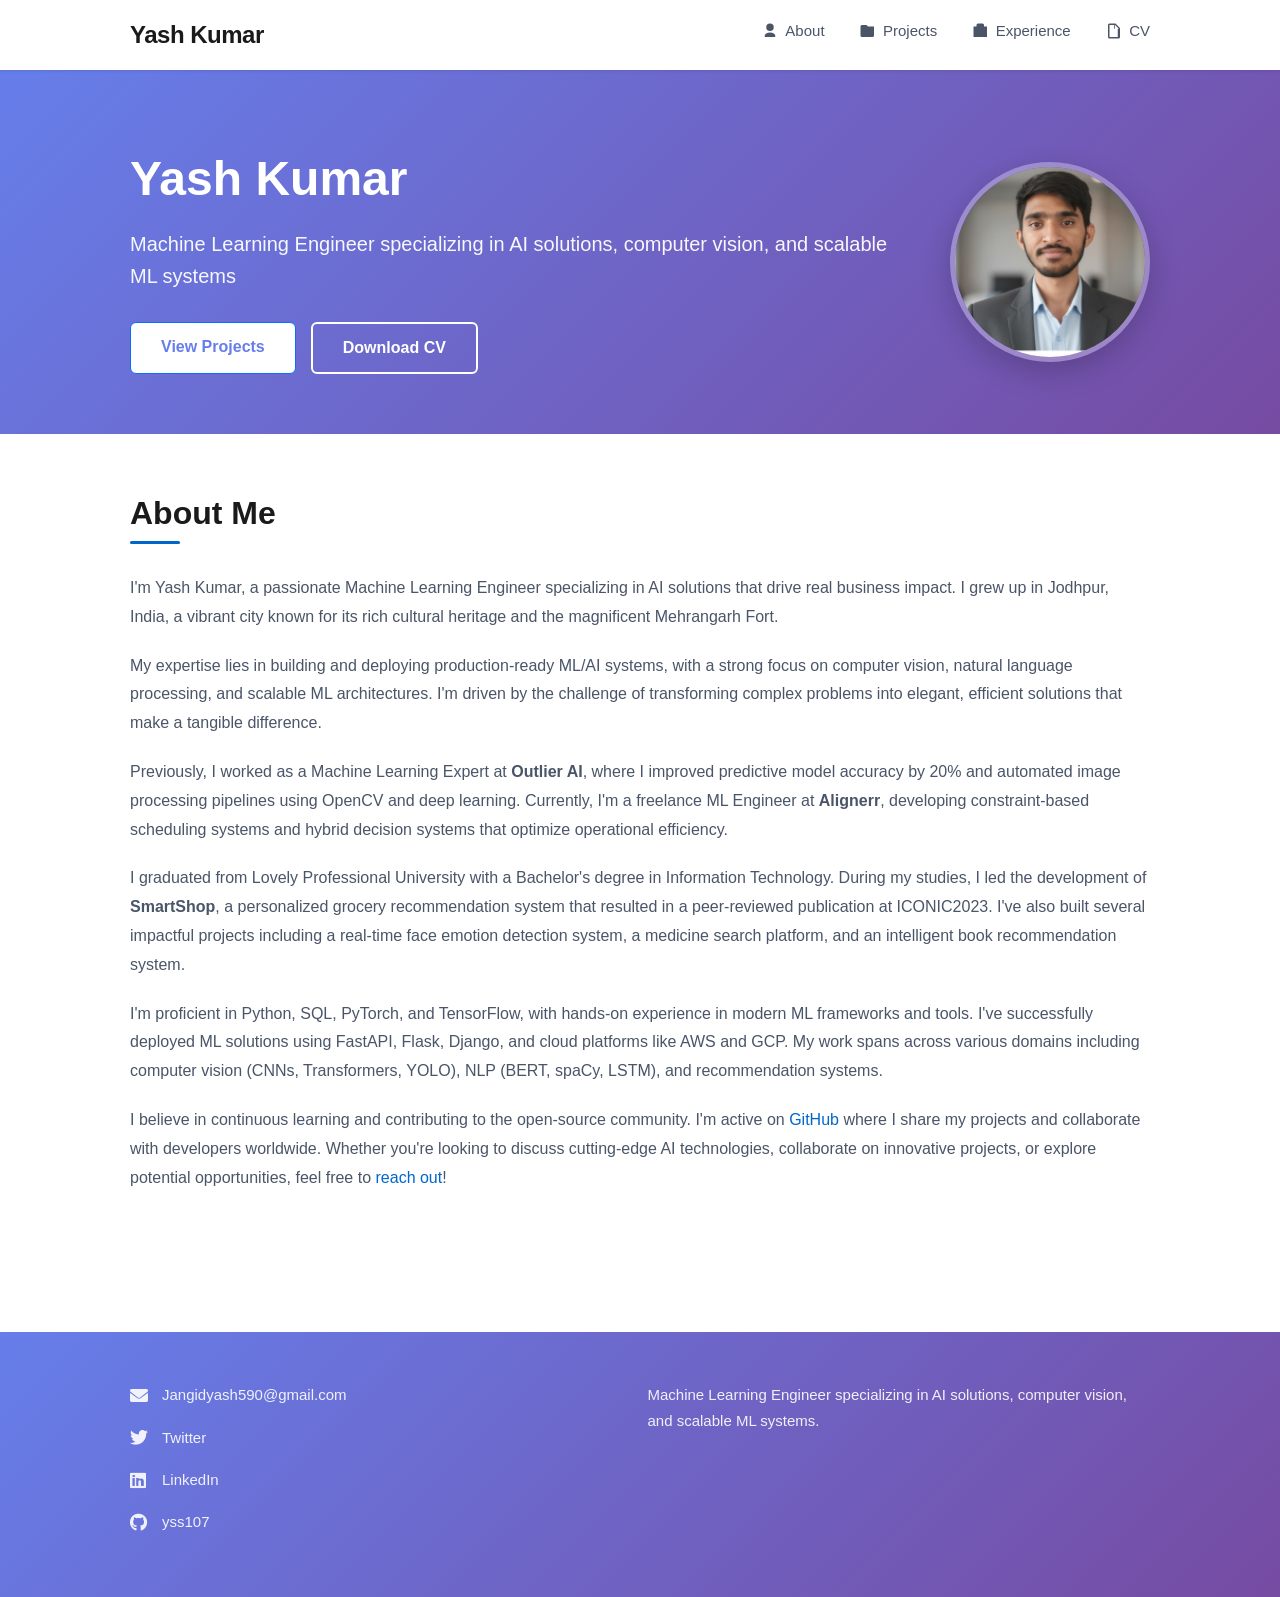
==== commit 8d140e6c: "Update About Me section and add new projects with GitHub links Co-authored-by: yss107 <111907417+yss" ====
--- a/index.html
+++ b/index.html
@@ -6,8 +6,10 @@
   <meta http-equiv="X-UA-Compatible" content="IE=edge">
   <meta name="viewport" content="width=device-width, initial-scale=1">
 
-  <title>Yash Kumar</title>
-  <meta name="description" content="Machine Learning Engineer specializing in AI solutions, computer vision, and scalable ML systems.">
+  <title>Yash Kumar - Machine Learning Engineer | AI & Computer Vision Expert</title>
+  <meta name="description" content="Yash Kumar - Machine Learning Engineer specializing in AI solutions, computer vision, NLP, and scalable ML systems. Portfolio of ML projects including face emotion detection, recommendation systems, and more.">
+  <meta name="keywords" content="Machine Learning Engineer, AI Engineer, Computer Vision, Deep Learning, NLP, Yash Kumar, ML Portfolio, AI Projects">
+  <meta name="author" content="Yash Kumar">
   
   <link rel="stylesheet" href="https://cdn.jsdelivr.net/npm/bootstrap@5.3.0/dist/css/bootstrap.min.css">
   <link rel="stylesheet" href="style.css">
@@ -107,17 +109,17 @@
         <div class="post-content">
           <section id="about" class="section">
             <h2 class="section-title">About Me</h2>
-            <p>I'm Yash Kumar, a Machine Learning Engineer specializing in AI solutions for business impact. I grew up in Jodhpur, India, a vibrant city known for its rich heritage.</p>
+            <p>I'm Yash Kumar, a passionate Machine Learning Engineer specializing in AI solutions that drive real business impact. I grew up in Jodhpur, India, a vibrant city known for its rich cultural heritage and the magnificent Mehrangarh Fort.</p>
 
-            <p>My focus is on ML/AI systems in production, with expertise in computer vision, model optimization, and scalable ML architectures. I'm passionate about solving complex problems with elegant solutions.</p>
+            <p>My expertise lies in building and deploying production-ready ML/AI systems, with a strong focus on computer vision, natural language processing, and scalable ML architectures. I'm driven by the challenge of transforming complex problems into elegant, efficient solutions that make a tangible difference.</p>
 
-            <p>Previously, I worked as a Machine Learning Expert at <strong>Outlier AI</strong>, where I improved predictive model accuracy by 20% and automated image processing pipelines using OpenCV and deep learning. Currently, I'm a freelance ML Engineer at <strong>Alignerr</strong>, developing constraint-based scheduling systems and hybrid decision systems.</p>
+            <p>Previously, I worked as a Machine Learning Expert at <strong>Outlier AI</strong>, where I improved predictive model accuracy by 20% and automated image processing pipelines using OpenCV and deep learning. Currently, I'm a freelance ML Engineer at <strong>Alignerr</strong>, developing constraint-based scheduling systems and hybrid decision systems that optimize operational efficiency.</p>
 
-            <p>I graduated from Lovely Professional University with a Bachelor's degree in Information Technology. During my studies, I led the development of <strong>SmartShop</strong>, a personalized grocery recommendation system that resulted in a peer-reviewed publication.</p>
+            <p>I graduated from Lovely Professional University with a Bachelor's degree in Information Technology. During my studies, I led the development of <strong>SmartShop</strong>, a personalized grocery recommendation system that resulted in a peer-reviewed publication at ICONIC2023. I've also built several impactful projects including a real-time face emotion detection system, a medicine search platform, and an intelligent book recommendation system.</p>
 
-            <p>I'm proficient in Python, SQL, PyTorch, and TensorFlow. I've deployed ML solutions using FastAPI, Flask, and cloud platforms like AWS and GCP. My work often involves computer vision tasks using CNNs, Transformers, and YOLO architectures.</p>
+            <p>I'm proficient in Python, SQL, PyTorch, and TensorFlow, with hands-on experience in modern ML frameworks and tools. I've successfully deployed ML solutions using FastAPI, Flask, Django, and cloud platforms like AWS and GCP. My work spans across various domains including computer vision (CNNs, Transformers, YOLO), NLP (BERT, spaCy, LSTM), and recommendation systems.</p>
 
-            <p>I'm active on <a href="https://github.com/yss107">GitHub</a> and always eager to collaborate on interesting technical challenges. Feel free to <a href="mailto:Jangidyash590@gmail.com">reach out</a> if you want to work together!</p>
+            <p>I believe in continuous learning and contributing to the open-source community. I'm active on <a href="https://github.com/yss107" target="_blank" rel="noopener noreferrer">GitHub</a> where I share my projects and collaborate with developers worldwide. Whether you're looking to discuss cutting-edge AI technologies, collaborate on innovative projects, or explore potential opportunities, feel free to <a href="mailto:Jangidyash590@gmail.com">reach out</a>!</p>
           </section>
 
         </div>
--- a/style.css
+++ b/style.css
@@ -83,6 +83,9 @@
   font-size: 15px;
   transition: color 0.2s ease;
   position: relative;
+  display: inline-flex;
+  align-items: center;
+  gap: 6px;
 }
 
 .site-nav .page-link::after {
@@ -103,6 +106,13 @@
 .site-nav .page-link:hover::after,
 .site-nav .page-link.active::after {
   width: 100%;
+}
+
+.site-nav .page-link .icon {
+  width: 18px;
+  height: 18px;
+  fill: currentColor;
+  flex-shrink: 0;
 }
 
 /* Wrapper */
@@ -498,6 +508,7 @@
 .project-link {
   display: inline-flex;
   align-items: center;
+  gap: 5px;
   color: var(--primary-color);
   font-weight: 600;
   text-decoration: none;
@@ -510,6 +521,13 @@
   color: var(--secondary-color);
   transform: translateX(5px);
   text-decoration: none;
+}
+
+.project-links {
+  display: flex;
+  gap: 15px;
+  margin-top: 15px;
+  flex-wrap: wrap;
 }
 
 /* Fade-in animation */
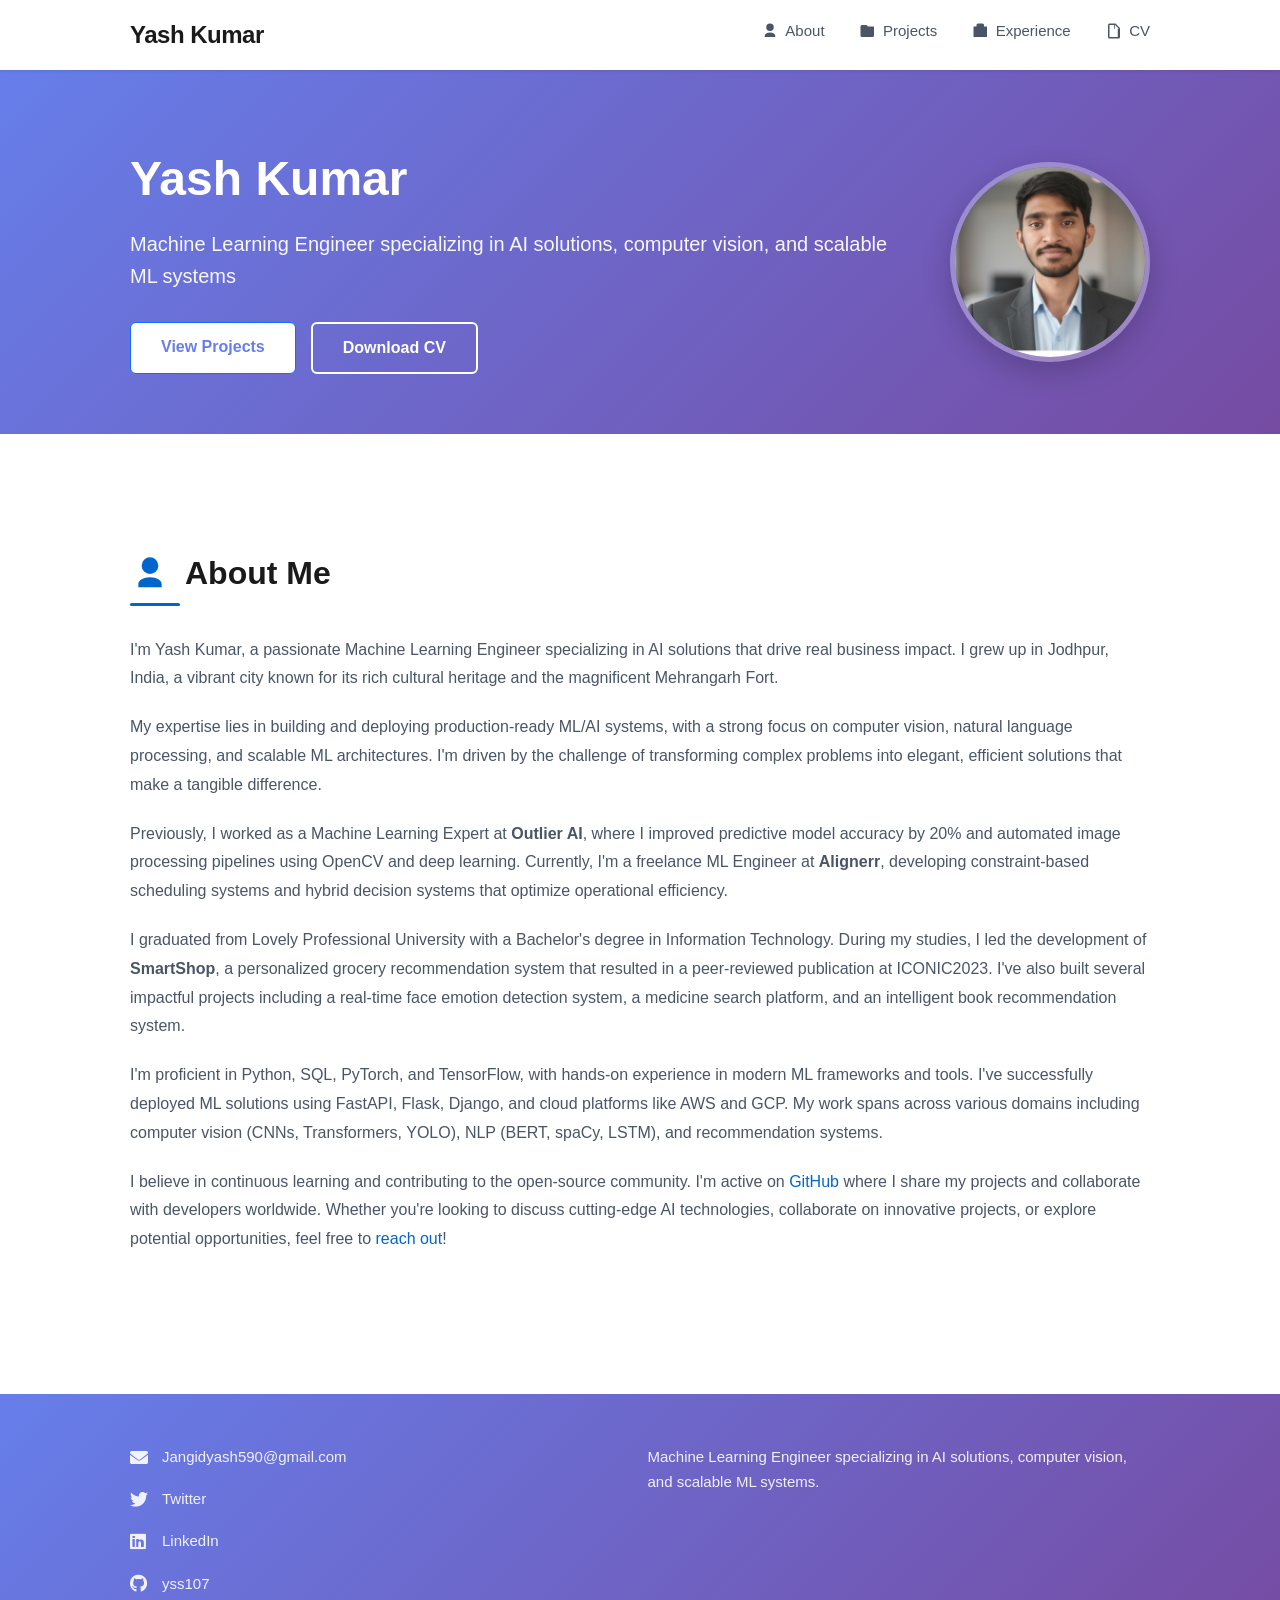
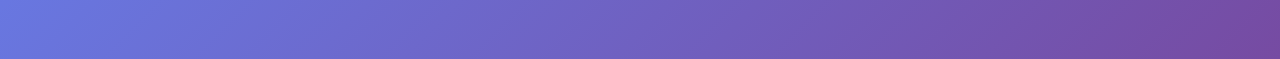
==== commit 89a76ebf: "Add icons to sections and new GitHub Profile project Co-authored-by: yss107 <111907417+yss107@users." ====
--- a/index.html
+++ b/index.html
@@ -108,7 +108,12 @@
       <article class="post">
         <div class="post-content">
           <section id="about" class="section">
-            <h2 class="section-title">About Me</h2>
+            <h2 class="section-title">
+              <svg class="section-icon" viewBox="0 0 24 24" aria-hidden="true">
+                <path d="M12 12a5 5 0 1 0 0-10 5 5 0 0 0 0 10zm0 2c-4 0-7 2-7 4v2h14v-2c0-2-3-4-7-4z"/>
+              </svg>
+              About Me
+            </h2>
             <p>I'm Yash Kumar, a passionate Machine Learning Engineer specializing in AI solutions that drive real business impact. I grew up in Jodhpur, India, a vibrant city known for its rich cultural heritage and the magnificent Mehrangarh Fort.</p>
 
             <p>My expertise lies in building and deploying production-ready ML/AI systems, with a strong focus on computer vision, natural language processing, and scalable ML architectures. I'm driven by the challenge of transforming complex problems into elegant, efficient solutions that make a tangible difference.</p>
--- a/style.css
+++ b/style.css
@@ -236,6 +236,16 @@
   color: var(--text-primary);
   position: relative;
   padding-bottom: 15px;
+  display: inline-flex;
+  align-items: center;
+  gap: 15px;
+}
+
+.section-icon {
+  width: 40px;
+  height: 40px;
+  fill: var(--primary-color);
+  flex-shrink: 0;
 }
 
 .section-title::after {
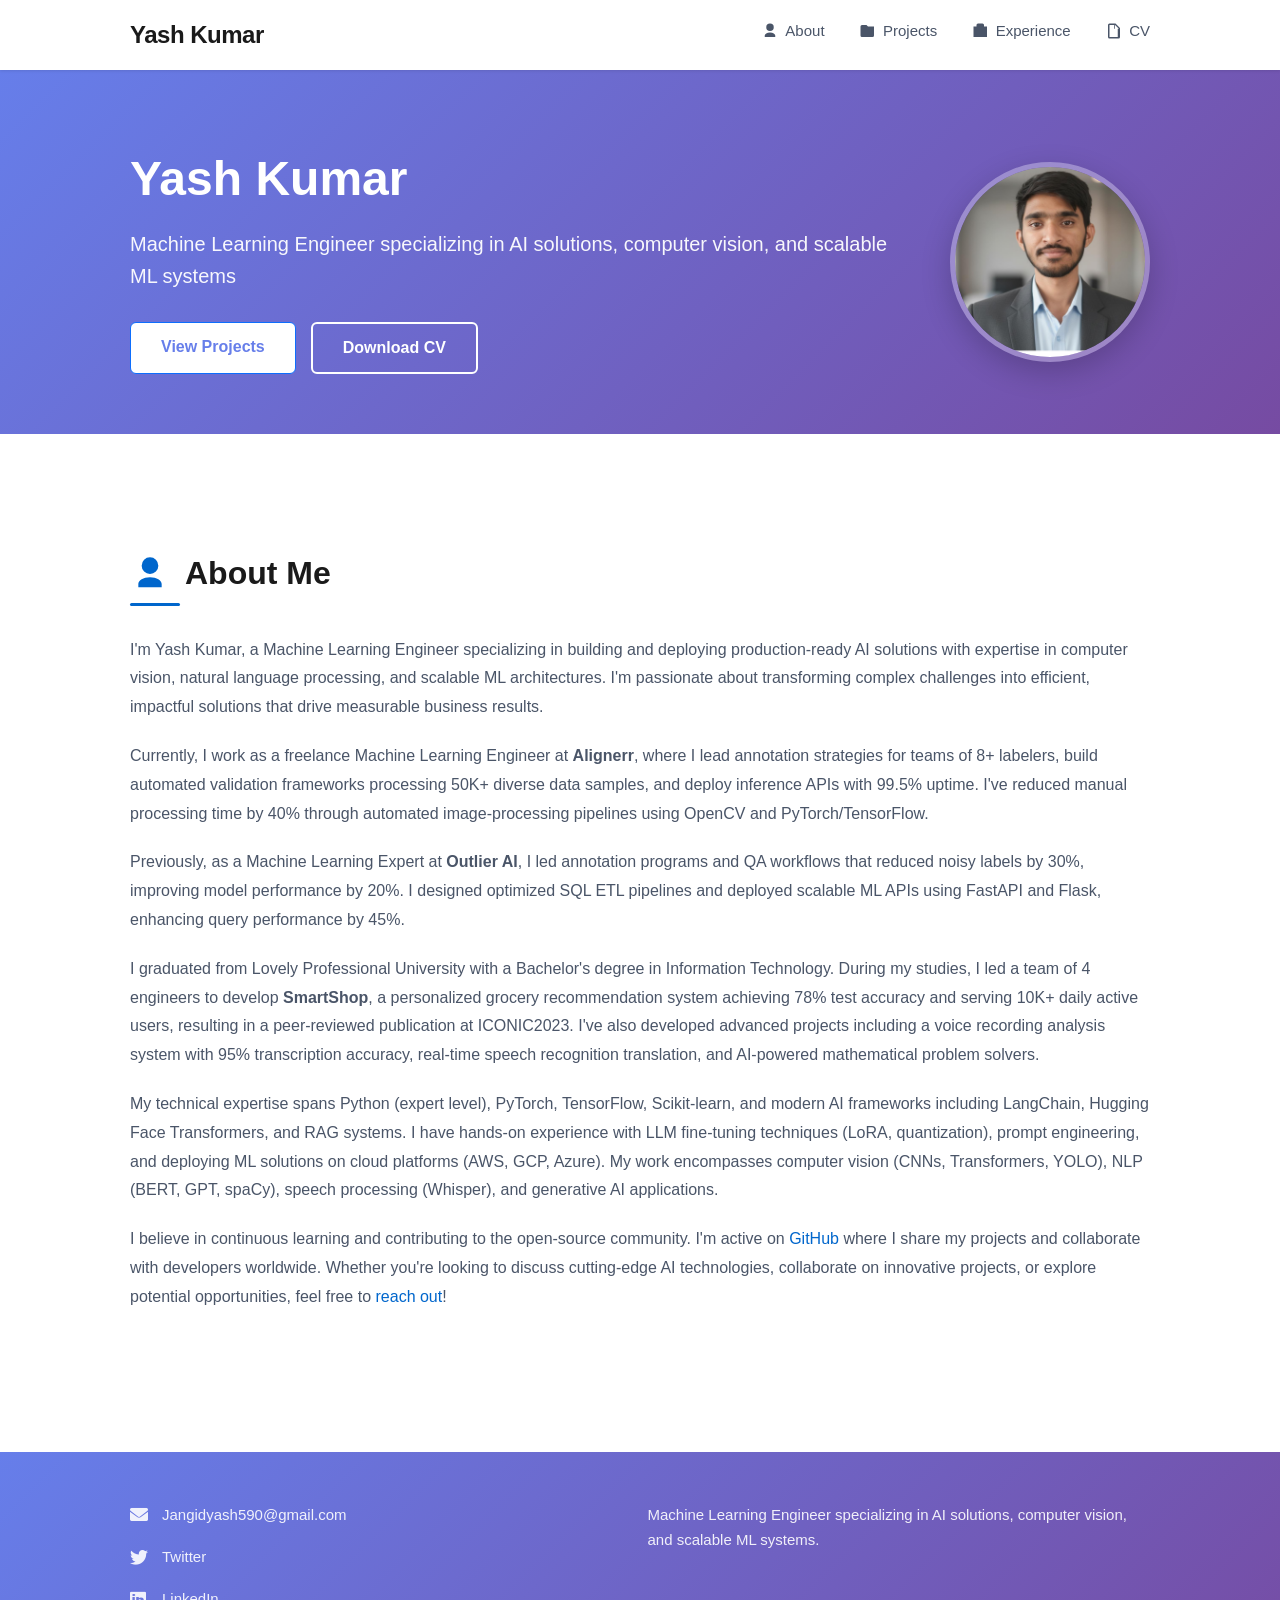
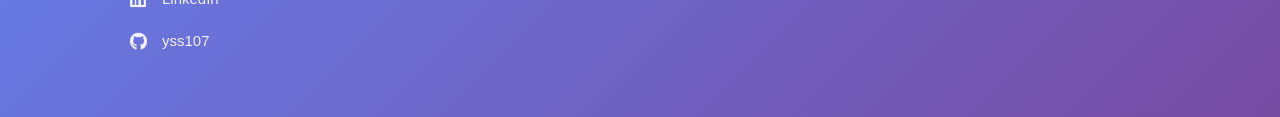
==== commit 97012c50: "Remove GitHub Profile project and add 3 new projects; update About section with professional content" ====
--- a/index.html
+++ b/index.html
@@ -114,15 +114,15 @@
               </svg>
               About Me
             </h2>
-            <p>I'm Yash Kumar, a passionate Machine Learning Engineer specializing in AI solutions that drive real business impact. I grew up in Jodhpur, India, a vibrant city known for its rich cultural heritage and the magnificent Mehrangarh Fort.</p>
+            <p>I'm Yash Kumar, a Machine Learning Engineer specializing in building and deploying production-ready AI solutions with expertise in computer vision, natural language processing, and scalable ML architectures. I'm passionate about transforming complex challenges into efficient, impactful solutions that drive measurable business results.</p>
 
-            <p>My expertise lies in building and deploying production-ready ML/AI systems, with a strong focus on computer vision, natural language processing, and scalable ML architectures. I'm driven by the challenge of transforming complex problems into elegant, efficient solutions that make a tangible difference.</p>
+            <p>Currently, I work as a freelance Machine Learning Engineer at <strong>Alignerr</strong>, where I lead annotation strategies for teams of 8+ labelers, build automated validation frameworks processing 50K+ diverse data samples, and deploy inference APIs with 99.5% uptime. I've reduced manual processing time by 40% through automated image-processing pipelines using OpenCV and PyTorch/TensorFlow.</p>
 
-            <p>Previously, I worked as a Machine Learning Expert at <strong>Outlier AI</strong>, where I improved predictive model accuracy by 20% and automated image processing pipelines using OpenCV and deep learning. Currently, I'm a freelance ML Engineer at <strong>Alignerr</strong>, developing constraint-based scheduling systems and hybrid decision systems that optimize operational efficiency.</p>
+            <p>Previously, as a Machine Learning Expert at <strong>Outlier AI</strong>, I led annotation programs and QA workflows that reduced noisy labels by 30%, improving model performance by 20%. I designed optimized SQL ETL pipelines and deployed scalable ML APIs using FastAPI and Flask, enhancing query performance by 45%.</p>
 
-            <p>I graduated from Lovely Professional University with a Bachelor's degree in Information Technology. During my studies, I led the development of <strong>SmartShop</strong>, a personalized grocery recommendation system that resulted in a peer-reviewed publication at ICONIC2023. I've also built several impactful projects including a real-time face emotion detection system, a medicine search platform, and an intelligent book recommendation system.</p>
+            <p>I graduated from Lovely Professional University with a Bachelor's degree in Information Technology. During my studies, I led a team of 4 engineers to develop <strong>SmartShop</strong>, a personalized grocery recommendation system achieving 78% test accuracy and serving 10K+ daily active users, resulting in a peer-reviewed publication at ICONIC2023. I've also developed advanced projects including a voice recording analysis system with 95% transcription accuracy, real-time speech recognition translation, and AI-powered mathematical problem solvers.</p>
 
-            <p>I'm proficient in Python, SQL, PyTorch, and TensorFlow, with hands-on experience in modern ML frameworks and tools. I've successfully deployed ML solutions using FastAPI, Flask, Django, and cloud platforms like AWS and GCP. My work spans across various domains including computer vision (CNNs, Transformers, YOLO), NLP (BERT, spaCy, LSTM), and recommendation systems.</p>
+            <p>My technical expertise spans Python (expert level), PyTorch, TensorFlow, Scikit-learn, and modern AI frameworks including LangChain, Hugging Face Transformers, and RAG systems. I have hands-on experience with LLM fine-tuning techniques (LoRA, quantization), prompt engineering, and deploying ML solutions on cloud platforms (AWS, GCP, Azure). My work encompasses computer vision (CNNs, Transformers, YOLO), NLP (BERT, GPT, spaCy), speech processing (Whisper), and generative AI applications.</p>
 
             <p>I believe in continuous learning and contributing to the open-source community. I'm active on <a href="https://github.com/yss107" target="_blank" rel="noopener noreferrer">GitHub</a> where I share my projects and collaborate with developers worldwide. Whether you're looking to discuss cutting-edge AI technologies, collaborate on innovative projects, or explore potential opportunities, feel free to <a href="mailto:Jangidyash590@gmail.com">reach out</a>!</p>
           </section>
--- a/style.css
+++ b/style.css
@@ -252,7 +252,7 @@
   content: '';
   position: absolute;
   bottom: 0;
-  left: 0;
+  left: 55px;
   width: 60px;
   height: 4px;
   background: linear-gradient(90deg, var(--primary-color), var(--secondary-color));
